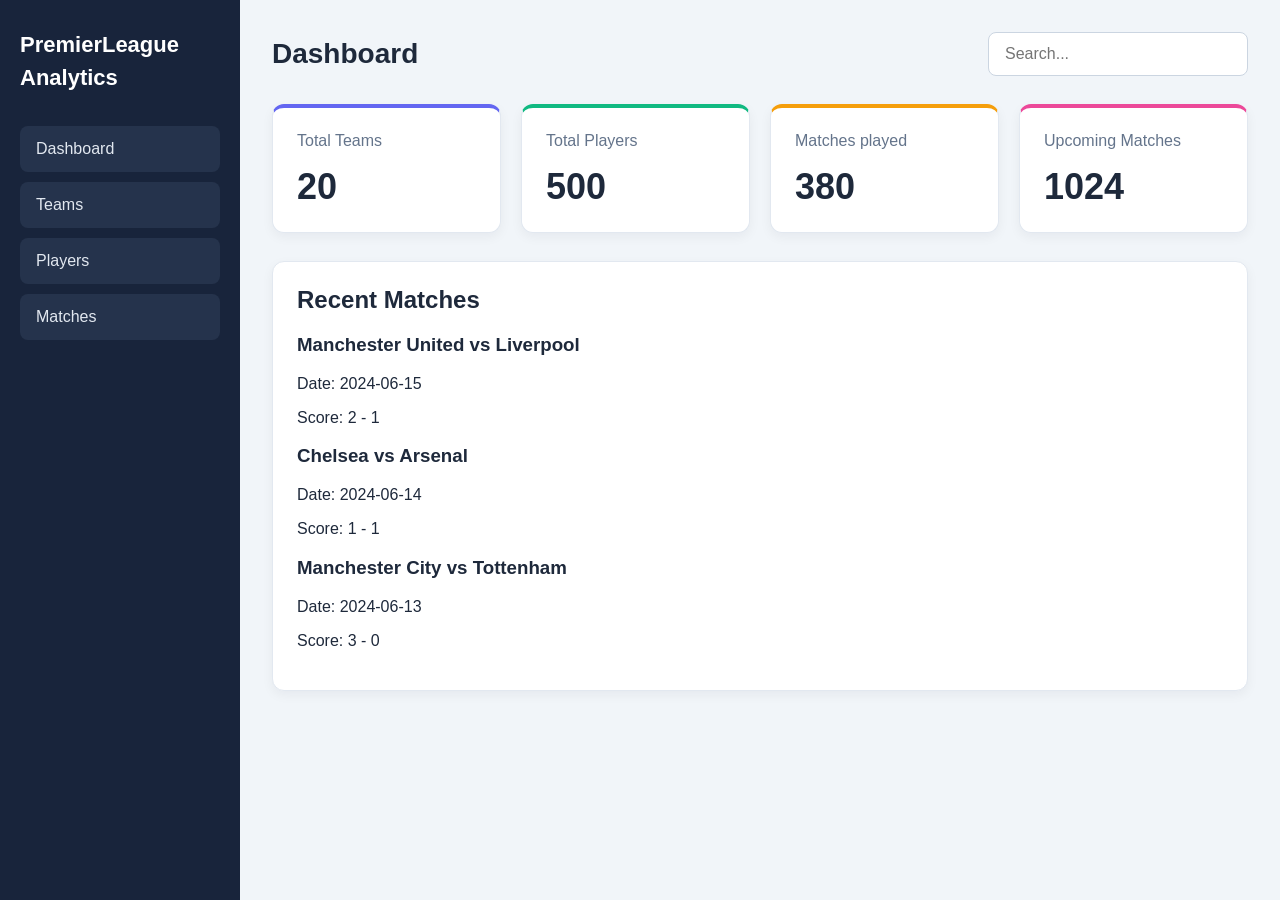
==== index.html @ 5369ffb9 "Update football analytics project" ====
<!DOCTYPE html>
<html lang="th">
<head>
    <meta charset="UTF-8">
    <meta name="viewport" content="width=device-width, initial-scale=1.0">
    <title>PremierLeague Analytics</title>
    <link rel="stylesheet" href="style.css">
</head>
<body>
    <aside class="sidebar">
        <h2>PremierLeague Analytics</h2>
        <ul>
            <li><a href="#">Dashboard</a></li>
            <li><a href="#">Teams</a></li>
            <li><a href="#">Players</a></li>
            <li><a href="#">Matches</a></li>
        </ul>
    </aside>

    <main> 
        <header class="topbar">
            <h1>Dashboard</h1>
            <input type="text" placeholder="Search...">
        </header>

        <section class="content">
            <article class="card"><h2>Total Teams</h2><p>20</p></article>
            <article class="card"><h2>Total Players</h2><p>500</p></article>
            <article class="card"><h2> Matches played</h2><p>380</p></article>
            <article class="card"><h2>Upcoming Matches</h2><p>1024</p></article>
        </section>

        <section class="Recent Matches">
            <h2>Recent Matches</h2>
           <article class="match-card">
                <h3>Manchester United vs Liverpool</h3>
                <p>Date: 2024-06-15</p>
                <p>Score: 2 - 1</p>
            </article>
            <article class="match-card">
                <h3>Chelsea vs Arsenal</h3>
                <p>Date: 2024-06-14</p>
                <p>Score: 1 - 1</p>
            </article>
            <article class="match-card">
                <h3>Manchester City vs Tottenham</h3>
                <p>Date: 2024-06-13</p>
                <p>Score: 3 - 0</p>
            </article>
    </main>
</body>
</html>
---- style.css ----
* {
    box-sizing: border-box;
}

body {
    margin: 0;
    min-height: 100vh;
    display: flex;
    font-family: Arial, sans-serif;
    color: #1e293b;
    background: #f1f5f9;
}

.sidebar {
    width: 240px;
    flex-shrink: 0;
    padding: 28px 20px;
    background: #18243b;
    color: white;
}

.sidebar h2 {
    margin: 0 0 32px;
    font-size: 22px;
    line-height: 1.5;
}

.sidebar ul {
    list-style: none;
    padding: 0;
    margin: 0;
    display: grid;
    gap: 10px;
}

.sidebar a {
    display: block;
    padding: 14px 16px;
    border-radius: 8px;
    color: #e2e8f0;
    text-decoration: none;
    background: #25334c;
}

.sidebar a:hover,
.sidebar a:focus-visible {
    background: #374969;
}

main {
    flex: 1;
    min-width: 0;
    padding: 32px;
}

.topbar {
    display: flex;
    justify-content: space-between;
    align-items: center;
    gap: 20px;
    margin-bottom: 28px;
}

.topbar h1 {
    margin: 0;
    font-size: 28px;
}

.topbar input {
    width: 260px;
    max-width: 100%;
    padding: 12px 16px;
    border: 1px solid #cbd5e1;
    border-radius: 8px;
    font: inherit;
}

.content {
    display: grid;
    grid-template-columns: repeat(auto-fit, minmax(min(100%, 200px), 1fr));
    gap: 20px;
}

.card {
    padding: 24px;
    background: white;
    border: 1px solid #e2e8f0;
    border-top: 4px solid #6366f1;
    border-radius: 12px;
    box-shadow: 0 4px 12px rgb(15 23 42 / 5%);
}

.card:nth-child(2) { border-top-color: #10b981; }
.card:nth-child(3) { border-top-color: #f59e0b; }
.card:nth-child(4) { border-top-color: #ec4899; }

.card h2 {
    margin: 0 0 16px;
    color: #64748b;
    font-size: 16px;
    font-weight: 500;
}

.card p {
    margin: 0;
    font-size: 36px;
    font-weight: 700;
}

.Recent {
    margin-top: 28px;
    padding: 24px;
    background: white;
    border: 1px solid #e2e8f0;
    border-radius: 12px;
    box-shadow: 0 4px 12px rgb(15 23 42 / 5%);
}

.Recent h2 {
    margin: 0 0 20px;
}

@media (max-width: 640px) {
    body { flex-direction: column; }
    .sidebar { width: 100%; padding: 20px; }
    .sidebar h2 { margin-bottom: 16px; }
    .sidebar ul { grid-template-columns: repeat(2, 1fr); }
    main { padding: 20px; }
    .topbar { align-items: stretch; flex-direction: column; }
    .topbar input { width: 100%; }
}
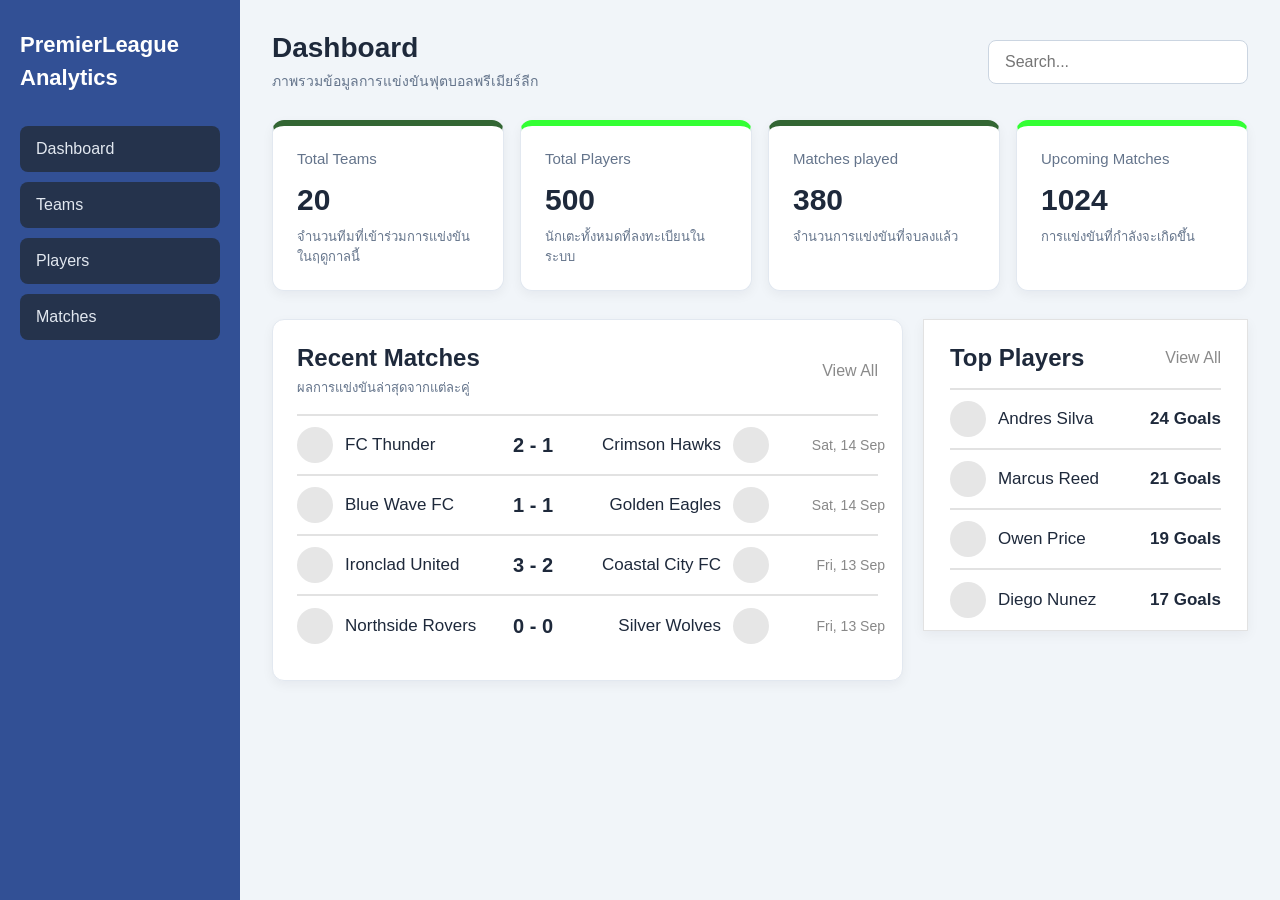
==== commit a8367408: "continue dev home page" ====
--- a/index.html
+++ b/index.html
@@ -19,34 +19,97 @@
 
     <main> 
         <header class="topbar">
-            <h1>Dashboard</h1>
+            <div>
+                <h1>Dashboard</h1>
+                <p class="page-description">ภาพรวมข้อมูลการแข่งขันฟุตบอลพรีเมียร์ลีก</p>
+            </div>
             <input type="text" placeholder="Search...">
         </header>
 
         <section class="content">
-            <article class="card"><h2>Total Teams</h2><p>20</p></article>
-            <article class="card"><h2>Total Players</h2><p>500</p></article>
-            <article class="card"><h2> Matches played</h2><p>380</p></article>
-            <article class="card"><h2>Upcoming Matches</h2><p>1024</p></article>
+            <article class="card">
+                <h2>Total Teams</h2>
+                <p class="card-value">20</p>
+                <p class="card-description">จำนวนทีมที่เข้าร่วมการแข่งขันในฤดูกาลนี้</p>
+            </article>
+            <article class="card">
+                <h2>Total Players</h2>
+                <p class="card-value">500</p>
+                <p class="card-description">นักเตะทั้งหมดที่ลงทะเบียนในระบบ</p>
+            </article>
+            <article class="card">
+                <h2>Matches played</h2>
+                <p class="card-value">380</p>
+                <p class="card-description">จำนวนการแข่งขันที่จบลงแล้ว</p>
+            </article>
+            <article class="card">
+                <h2>Upcoming Matches</h2>
+                <p class="card-value">1024</p>
+                <p class="card-description">การแข่งขันที่กำลังจะเกิดขึ้น</p>
+            </article>
         </section>
 
-        <section class="Recent Matches">
-            <h2>Recent Matches</h2>
-           <article class="match-card">
-                <h3>Manchester United vs Liverpool</h3>
-                <p>Date: 2024-06-15</p>
-                <p>Score: 2 - 1</p>
+       
+       
+        <div class="dashboard-lower">
+        <section class="recent-matches">
+            <div class="matches-heading">
+                <div>
+                    <h2>Recent Matches</h2>
+                    <p>ผลการแข่งขันล่าสุดจากแต่ละคู่</p>
+                </div>
+                <a href="#">View All</a>
+            </div>
+            <article class="match-row">
+                <div class="team"><span class="team-logo"></span><span>FC Thunder</span></div>
+                <strong>2 - 1</strong>
+                <div class="team team-away"><span>Crimson Hawks</span><span class="team-logo"></span></div>
+                <time datetime="2024-09-14">Sat, 14 Sep</time>
             </article>
-            <article class="match-card">
-                <h3>Chelsea vs Arsenal</h3>
-                <p>Date: 2024-06-14</p>
-                <p>Score: 1 - 1</p>
+            <article class="match-row">
+                <div class="team"><span class="team-logo"></span><span>Blue Wave FC</span></div>
+                <strong>1 - 1</strong>
+                <div class="team team-away"><span>Golden Eagles</span><span class="team-logo"></span></div>
+                <time datetime="2024-09-14">Sat, 14 Sep</time>
             </article>
-            <article class="match-card">
-                <h3>Manchester City vs Tottenham</h3>
-                <p>Date: 2024-06-13</p>
-                <p>Score: 3 - 0</p>
+            <article class="match-row">
+                <div class="team"><span class="team-logo"></span><span>Ironclad United</span></div>
+                <strong>3 - 2</strong>
+                <div class="team team-away"><span>Coastal City FC</span><span class="team-logo"></span></div>
+                <time datetime="2024-09-13">Fri, 13 Sep</time>
             </article>
+            <article class="match-row">
+                <div class="team"><span class="team-logo"></span><span>Northside Rovers</span></div>
+                <strong>0 - 0</strong>
+                <div class="team team-away"><span>Silver Wolves</span><span class="team-logo"></span></div>
+                <time datetime="2024-09-13">Fri, 13 Sep</time>
+            </article>
+        </section>
+
+
+        <section class="top-players">
+            <div class="players-heading">
+                <h2>Top Players</h2>
+                <a href="#">View All</a>
+            </div>
+            <article class="player-row">
+                <div class="player-name"><span class="player-avatar"></span><span>Andres Silva</span></div>
+                <strong>24 Goals</strong>
+            </article>
+            <article class="player-row">
+                <div class="player-name"><span class="player-avatar"></span><span>Marcus Reed</span></div>
+                <strong>21 Goals</strong>
+            </article>
+            <article class="player-row">
+                <div class="player-name"><span class="player-avatar"></span><span>Owen Price</span></div>
+                <strong>19 Goals</strong>
+            </article>
+            <article class="player-row">
+                <div class="player-name"><span class="player-avatar"></span><span>Diego Nunez</span></div>
+                <strong>17 Goals</strong>
+            </article>
+        </section>
+        </div>
     </main>
 </body>
 </html>
--- a/style.css
+++ b/style.css
@@ -15,7 +15,7 @@
     width: 240px;
     flex-shrink: 0;
     padding: 28px 20px;
-    background: #18243b;
+    background: #325095;
     color: white;
 }
 
@@ -66,6 +66,12 @@
     font-size: 28px;
 }
 
+.page-description {
+    margin: 6px 0 0;
+    color: #64748b;
+    font-size: 14px;
+}
+
 .topbar input {
     width: 260px;
     max-width: 100%;
@@ -77,38 +83,56 @@
 
 .content {
     display: grid;
-    grid-template-columns: repeat(auto-fit, minmax(min(100%, 200px), 1fr));
-    gap: 20px;
+    grid-template-columns: repeat(4, minmax(0, 1fr));
+    gap: 16px;
 }
 
 .card {
     padding: 24px;
     background: white;
     border: 1px solid #e2e8f0;
-    border-top: 4px solid #6366f1;
+    border-top: 6px solid #336633;
     border-radius: 12px;
     box-shadow: 0 4px 12px rgb(15 23 42 / 5%);
 }
 
-.card:nth-child(2) { border-top-color: #10b981; }
-.card:nth-child(3) { border-top-color: #f59e0b; }
-.card:nth-child(4) { border-top-color: #ec4899; }
+.card:nth-child(2) { border-top-color: #33FF33; }
+.card:nth-child(3) { border-top-color: #336633; }
+.card:nth-child(4) { border-top-color: #33FF33; }
 
 .card h2 {
     margin: 0 0 16px;
     color: #64748b;
-    font-size: 16px;
-    font-weight: 500;
+    font-size: 15px;
+    font-weight: 300;
 }
 
 .card p {
     margin: 0;
-    font-size: 36px;
+}
+
+.card-value {
+    font-size: 30px;
     font-weight: 700;
 }
 
-.Recent {
+.card-description {
+    margin-top: 10px !important;
+    color: #64748b;
+    font-size: 13px;
+    line-height: 1.5;
+}
+
+.dashboard-lower {
+    display: grid;
+    grid-template-columns: minmax(0, 1.65fr) minmax(280px, 0.85fr);
+    align-items: start;
+    gap: 20px;
     margin-top: 28px;
+}
+
+.recent-matches {
+    margin-top: 0;
     padding: 24px;
     background: white;
     border: 1px solid #e2e8f0;
@@ -116,10 +140,132 @@
     box-shadow: 0 4px 12px rgb(15 23 42 / 5%);
 }
 
-.Recent h2 {
-    margin: 0 0 20px;
-}
-
+.matches-heading {
+    display: flex;
+    align-items: center;
+    justify-content: space-between;
+    padding-bottom: 16px;
+    border-bottom: 2px solid #e2e2e2;
+}
+
+.matches-heading h2 {
+    margin: 0;
+    font-size: 24px;
+}
+
+.matches-heading p {
+    margin: 5px 0 0;
+    color: #64748b;
+    font-size: 13px;
+}
+
+.matches-heading a {
+    color: #8a8a8a;
+    text-decoration: none;
+}
+
+.match-row {
+    display: grid;
+    grid-template-columns: minmax(180px, 1fr) 80px minmax(180px, 1fr) 100px;
+    align-items: center;
+    gap: 16px;
+    min-height: 60px;
+    border-bottom: 2px solid #e2e2e2;
+}
+
+.match-row:last-child {
+    border-bottom: 0;
+}
+
+.team {
+    display: flex;
+    align-items: center;
+    gap: 12px;
+    min-width: 0;
+    font-size: 17px;
+}
+
+.team-away {
+    justify-content: flex-end;
+    text-align: right;
+}
+
+.team-logo {
+    width: 36px;
+    height: 36px;
+    flex: 0 0 36px;
+    border-radius: 50%;
+    background: #e6e6e6;
+}
+
+.match-row strong {
+    text-align: center;
+    font-size: 20px;
+}
+
+.match-row time {
+    color: #888;
+    font-size: 14px;
+    text-align: right;
+}
+
+.top-players {
+    margin-top: 0;
+    padding: 24px 26px 0;
+    background: white;
+    border: 1px solid #e2e2e2;
+    box-shadow: 0 4px 12px rgb(15 23 42 / 5%);
+}
+
+.players-heading {
+    display: flex;
+    align-items: center;
+    justify-content: space-between;
+    padding-bottom: 16px;
+    border-bottom: 2px solid #e2e2e2;
+}
+
+.players-heading h2 {
+    margin: 0;
+    font-size: 24px;
+}
+
+.players-heading a {
+    color: #8a8a8a;
+    text-decoration: none;
+}
+
+.player-row {
+    display: flex;
+    align-items: center;
+    justify-content: space-between;
+    gap: 16px;
+    min-height: 60px;
+    border-bottom: 2px solid #e2e2e2;
+}
+
+.player-row:last-child {
+    border-bottom: 0;
+}
+
+.player-name {
+    display: flex;
+    align-items: center;
+    gap: 12px;
+    font-size: 17px;
+}
+
+.player-avatar {
+    width: 36px;
+    height: 36px;
+    flex: 0 0 36px;
+    border-radius: 50%;
+    background: #e6e6e6;
+}
+
+.player-row strong {
+    font-size: 17px;
+}
 @media (max-width: 640px) {
     body { flex-direction: column; }
     .sidebar { width: 100%; padding: 20px; }
@@ -128,4 +274,13 @@
     main { padding: 20px; }
     .topbar { align-items: stretch; flex-direction: column; }
     .topbar input { width: 100%; }
-}
+    .content { grid-template-columns: repeat(2, minmax(0, 1fr)); }
+    .dashboard-lower { grid-template-columns: 1fr; }
+    .recent-matches { padding: 16px; overflow-x: auto; }
+    .match-row { min-width: 680px; }
+    .top-players { max-width: none; padding: 20px 16px 0; }
+}
+
+@media (max-width: 420px) {
+    .content { grid-template-columns: 1fr; }
+}
